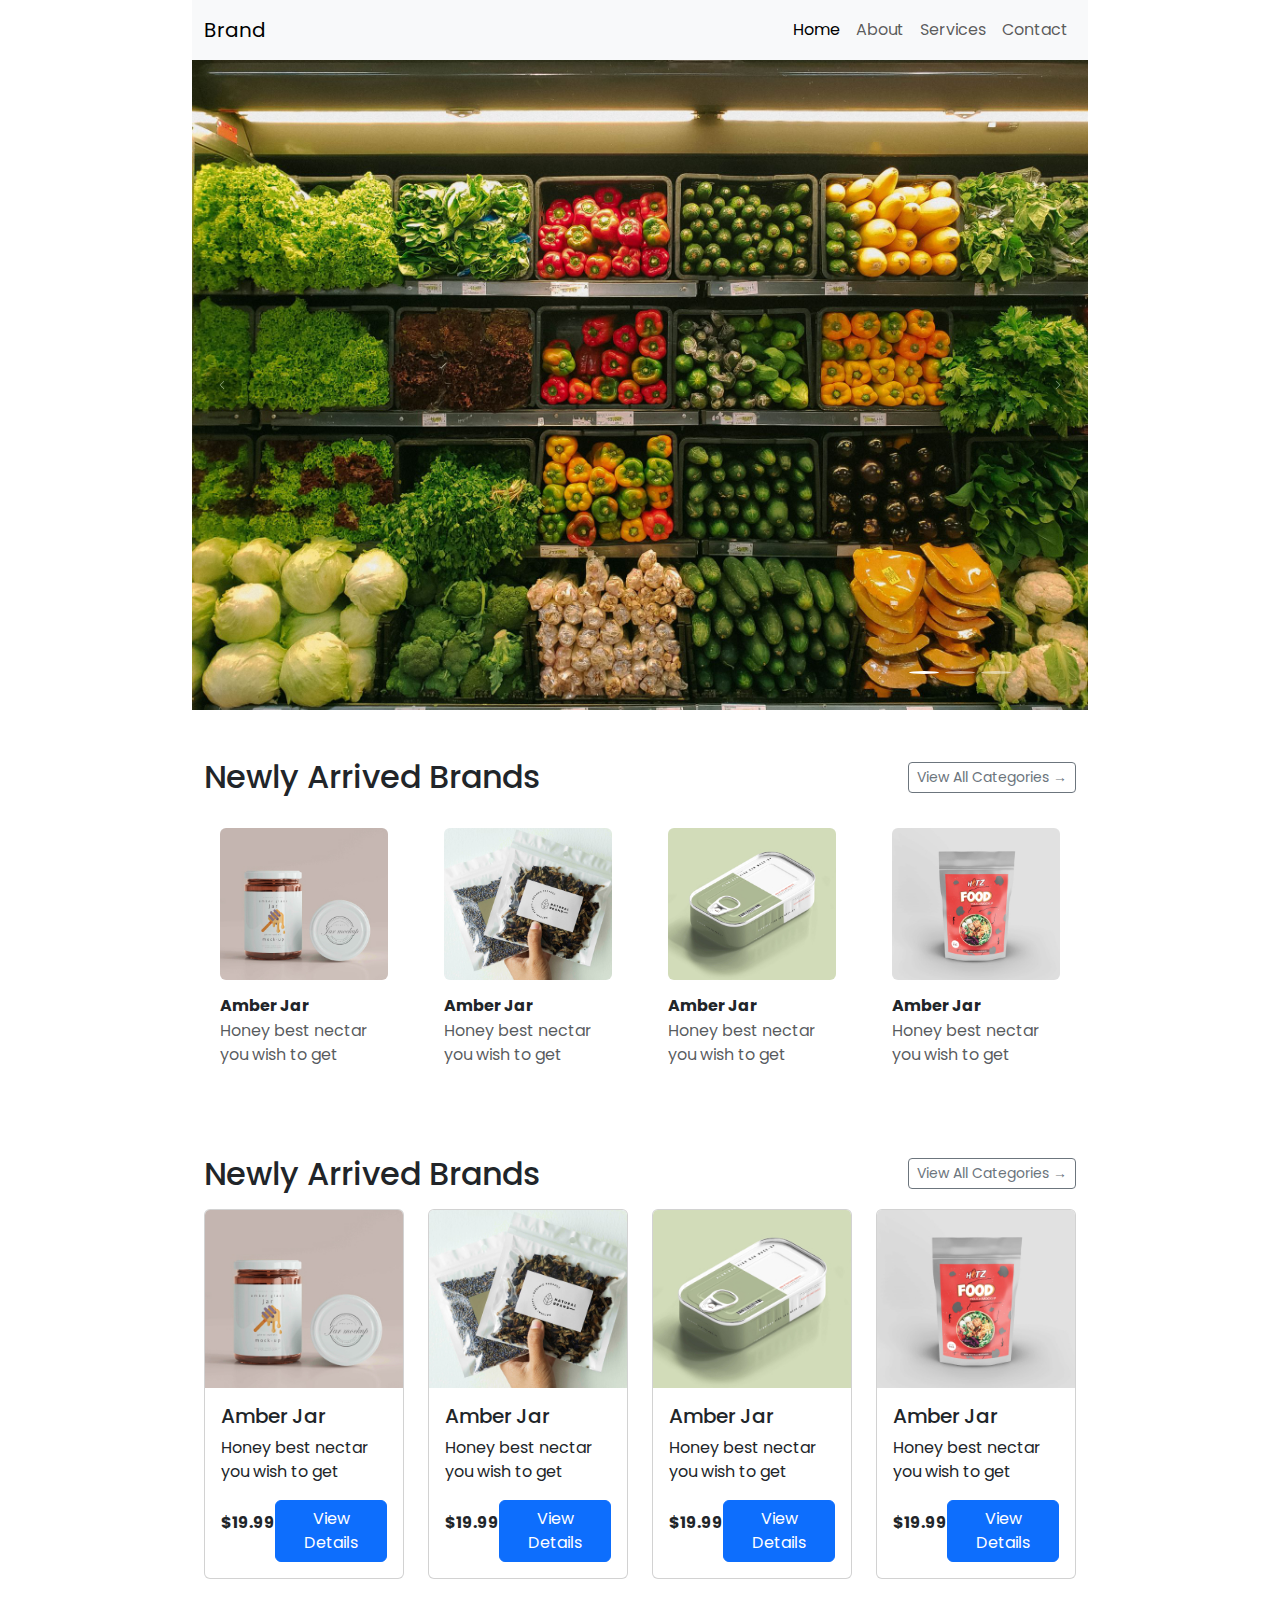
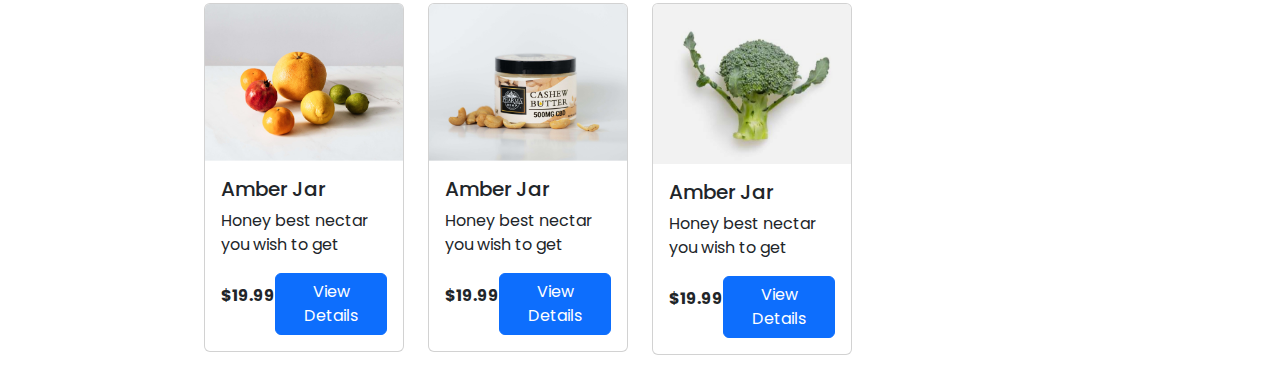
==== index.html @ 93f92eff "Home page" ====
<!DOCTYPE html>
<html lang="en">
<head>
    <meta charset="UTF-8">
    <meta name="viewport" content="width=device-width, initial-scale=1.0">
    <title>Document</title>
    <link href="https://cdn.jsdelivr.net/npm/bootstrap@5.3.0/dist/css/bootstrap.min.css" rel="stylesheet">
    <link href="https://cdnjs.cloudflare.com/ajax/libs/font-awesome/5.15.4/css/all.min.css" rel="stylesheet">
    <style>
        @import url('https://fonts.googleapis.com/css2?family=Battambang:wght@100;300;400;700;900&family=Poppins:ital,wght@0,100;0,200;0,300;0,400;0,500;0,600;0,700;0,800;0,900;1,100;1,200;1,300;1,400;1,500;1,600;1,700;1,800;1,900&family=Siemreap&family=Space+Mono:ital,wght@0,400;0,700;1,400;1,700&display=swap');

        * {
            font-family: "Poppins", serif;
        }

        .home-page{
            width: 100vw;
            height: 100vh;
            background-color: rgb(0, 0, 0);
        }
        .navbar-custome{
            width: 70%;
            height: 60px;
            margin: auto;
        }
        
        .nav-parent{
            width: 100%;
            background-color: white;
            position: fixed;
            top: 0;
            z-index: 1;
            
        }

        .navbar-toggler:focus {
            outline: none;
            box-shadow: none;
            transition: transform 0.2s ease-in-out;
        }

        .Best-selling{
            width: 70dvw;
            margin: auto;
        }

        

        /* Carousel container */
        .carousel-container {
            width: 100%;
            height: 650px;
            margin-top: 60px;
        }
        .carousel-inner {
            width: 70%;
            max-height: 100%;
            margin: auto;
        }
        .carousel-inner .carousel-item {
            width: 100%;
            height: 100%;
        }

        /* Carousel item styling */
        .carousel-item img {
            object-fit: cover;
            width: 100%;
            height: 100%;
        }

        .category, .new-product {
            width: 70%;
            margin: auto;
        }
       

        /* Adjust carousel for small screens */
        @media (max-width: 768px) {
            .home-page{
                height: fit-content;
            }
            .navbar-custome{
                width: 100%;
            }
            .carousel-container {
                width: 100%;
                height: 40vh;
                padding: 0;
            }
            .carousel-inner{
                width: 100%;
            }
        }

        @media (max-width: 480px) {
            .carousel-container {
                width: 100%;
                height: 30vh;
            }

        }

        /* Carousel indicators styling */
        .carousel-indicators {
            position: absolute;
            bottom: 10px; /* Position it at the bottom of the carousel */
            left: 50%;
        }

        .carousel-indicators button {
            background-color: rgba(255, 255, 255, 0.7); /* Semi-transparent white */
            border: 1px solid rgba(255, 255, 255, 0.5);
            width: 15px;
            height: 15px;
            border-radius: 50%;
            transition: background-color 0.3s ease, transform 0.3s ease;
        }

        .carousel-indicators .active {
            background-color: rgba(255, 255, 255, 1); /* Solid white for active indicator */
        }

        .carousel-indicators button:hover {
            background-color: rgba(255, 255, 255, 1); /* Solid white on hover */
            transform: scale(1.2); /* Enlarge on hover */
        }

        /* Carousel prev and next buttons */
        .carousel-control-prev,
        .carousel-control-next {
            z-index: 10;
            position: absolute;
            top: 50%;
            transform: translateY(-50%);
            background-color: rgba(0, 0, 0, 0.5);
            border-radius: 50%;
            padding: 15px;
            width: 40px;
            height: 40px;
        }
        .carousel-control-prev{
            left: 10px;
        }
        .carousel-control-next {
            right: 10px;
        }

        

        .carousel-control-prev:hover,
        .carousel-control-next:hover {
            background-color: rgba(0, 0, 0, 0.8); /* Darker background on hover */
        }

        /* Optional: Add shadow to make buttons stand out */
        .carousel-control-prev:hover,
        .carousel-control-next:hover {
            box-shadow: 0 4px 8px rgba(0, 0, 0, 0.3);
        }
        /* Style for the sub-images inside the modal */


/* Adjust modal footer for button alignment */
.modal-footer {
   float: left;
    justify-content: space-between;
}

        
    </style>
</head>
<body>

    
        <!-- Navbar -->
         <div class="nav-parent">
            <nav class="navbar navbar-expand-lg navbar-light bg-light navbar-custome">
            <div class="container-fluid">
                <a class="navbar-brand" href="#">Brand</a>
                <button class="navbar-toggler" type="button" data-bs-toggle="collapse" data-bs-target="#navbarNav" aria-controls="navbarNav" aria-expanded="false" aria-label="Toggle navigation">
                    <i class="fas fa-bars"></i>
                </button>
                <div class="collapse navbar-collapse" id="navbarNav">
                    <ul class="navbar-nav ms-auto">
                        <li class="nav-item">
                            <a class="nav-link active" aria-current="page" href="#">Home</a>
                        </li>
                        <li class="nav-item">
                            <a class="nav-link" href="#">About</a>
                        </li>
                        <li class="nav-item">
                            <a class="nav-link" href="#">Services</a>
                        </li>
                        <li class="nav-item">
                            <a class="nav-link" href="#">Contact</a>
                        </li>
                    </ul>
                </div>
            </div>
            </nav>
        </div>


            <!-- Carousel -->
            <div id="carouselExampleIndicators" class="carousel slide carousel-container" data-bs-ride="carousel">
                <div class="carousel-indicators">
                    <button type="button" data-bs-target="#carouselExampleIndicators" data-bs-slide-to="0" class="active" aria-current="true" aria-label="Slide 1"></button>
                    <button type="button" data-bs-target="#carouselExampleIndicators" data-bs-slide-to="1" aria-label="Slide 2"></button>
                    <button type="button" data-bs-target="#carouselExampleIndicators" data-bs-slide-to="2" aria-label="Slide 3"></button>
                </div>

                <div class="carousel-inner">
                    <!-- Carousel Items with Images -->
                    <div class="carousel-item active">
                        <img src="image/banner-image-1.jpg" class="d-block w-100" alt="...">
                    </div>
                    <div class="carousel-item">
                        <img src="image/banner-image-2.jpg" class="d-block w-100" alt="...">
                    </div>
                    <div class="carousel-item">
                        <img src="image/banner-image-2.jpg" class="d-block w-100" alt="...">
                    </div>
                    <!-- Carousel Controls -->
                <button class="carousel-control-prev" type="button" data-bs-target="#carouselExampleIndicators" data-bs-slide="prev">
                    <span class="carousel-control-prev-icon" aria-hidden="true"></span>
                    <span class="visually-hidden">Previous</span>
                </button>
                <button class="carousel-control-next" type="button" data-bs-target="#carouselExampleIndicators" data-bs-slide="next">
                    <span class="carousel-control-next-icon" aria-hidden="true"></span>
                    <span class="visually-hidden">Next</span>
                </button>
                </div>

                
            </div>
            


            <section class="py-5 new-product">
                <div class="container">
                  <div class="d-flex justify-content-between align-items-center mb-3">
                    <h2 class="mb-0">Newly Arrived Brands</h2>
                    <a href="#" class="btn btn-outline-secondary btn-sm">View All Categories →</a>
                  </div>
                  <div class="scroll-container row row-cols-1 row-cols-md-2 row-cols-lg-4 g-4 new-products">
                    
                  </div>
                </div>
            </section>

            <!--Best selling-->
            <div class="container my-4 Best-selling">

                <div class="d-flex justify-content-between align-items-center mb-3">
                    <h2 class="mb-0">Newly Arrived Brands</h2>
                    <a href="#" class="btn btn-outline-secondary btn-sm">View All Categories →</a>
                  </div>
                <div class="scroll-container row row-cols-1 row-cols-md-2 row-cols-lg-4 g-4 best-selling">
                    <!-- Product Card -->
                    
                <!-- Repeat above card structure for more products -->
                </div>
            </div>
              
    


    <!-- Bootstrap JS -->
    <script src="https://cdn.jsdelivr.net/npm/@popperjs/core@2.11.6/dist/umd/popper.min.js"></script>
    <script src="https://cdn.jsdelivr.net/npm/bootstrap@5.3.0-alpha1/dist/js/bootstrap.min.js"></script>
    <script src="js/index.js"></script>
    
</body>
</html>
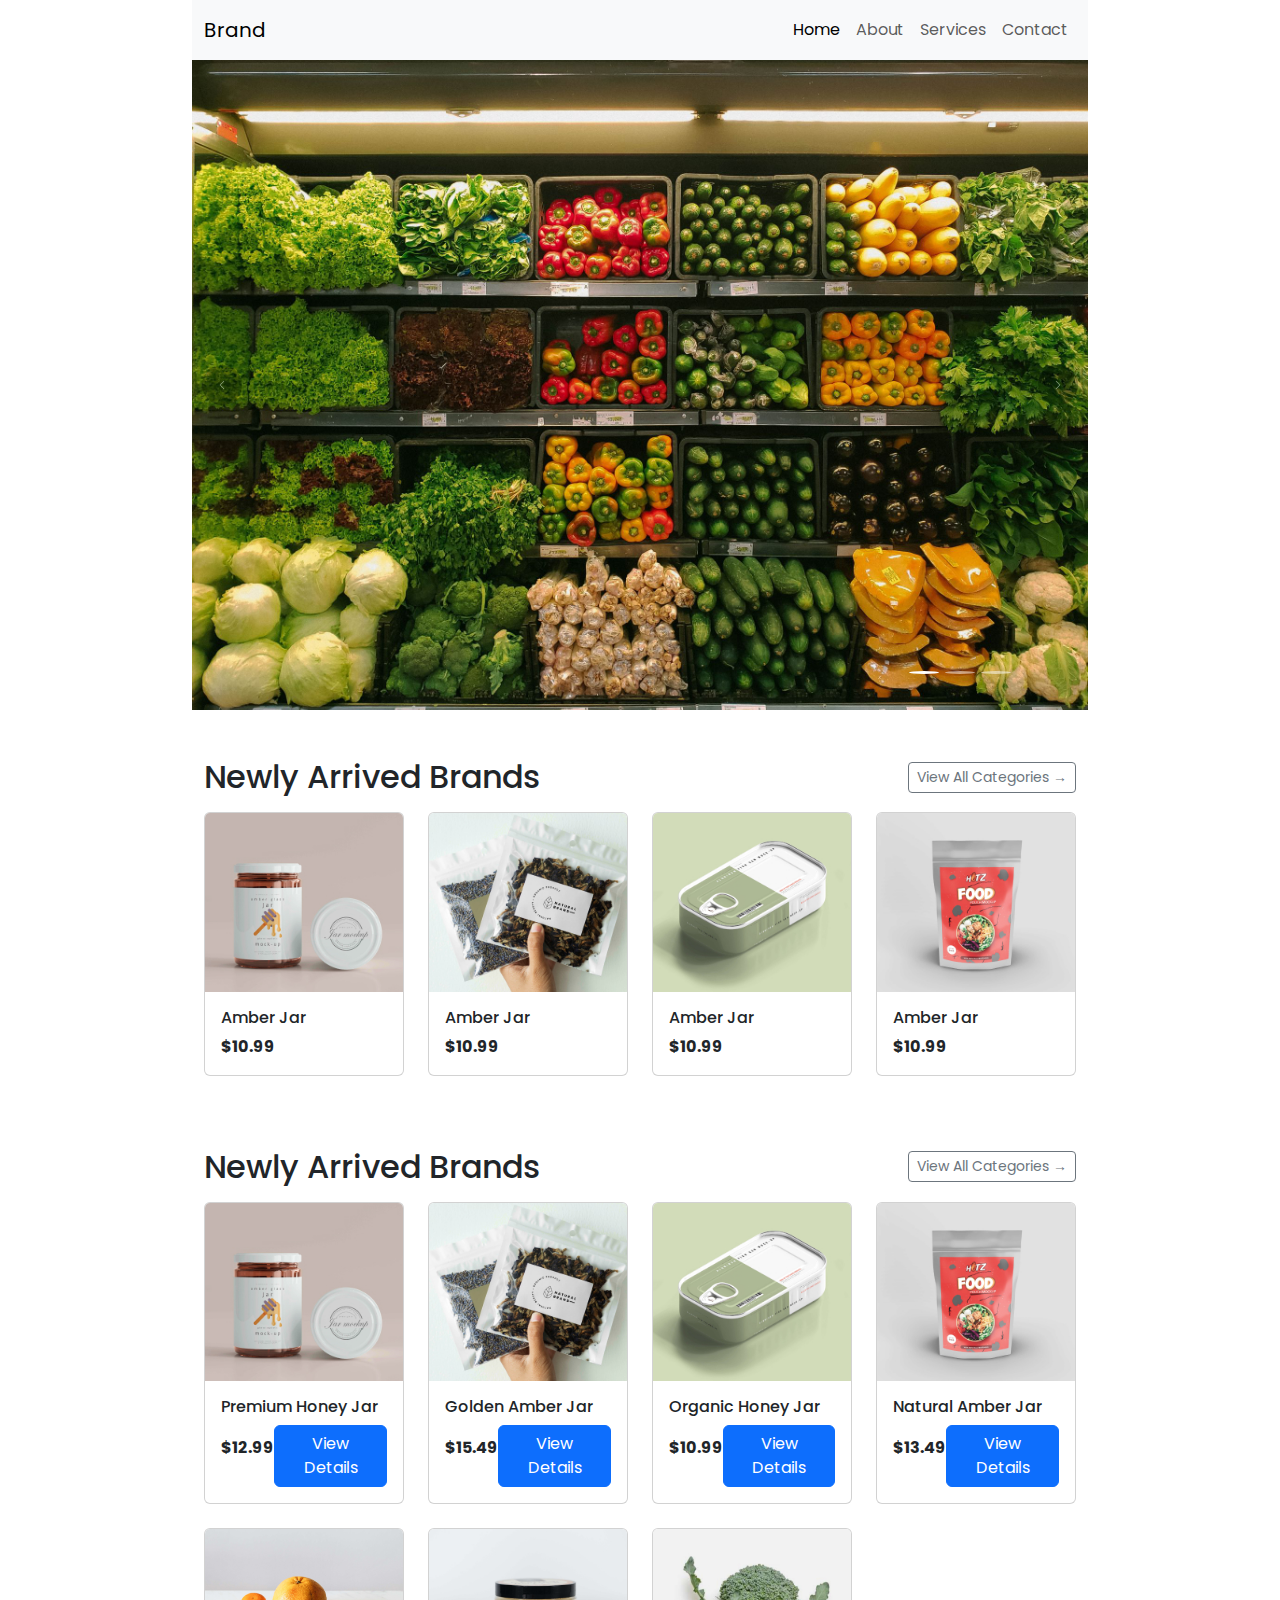
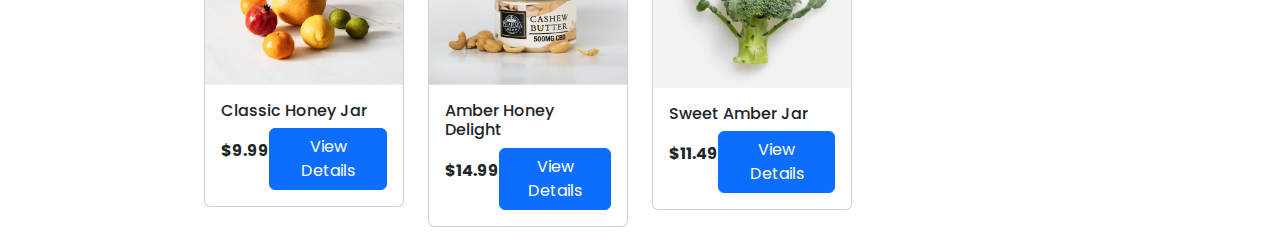
==== commit 89263dd0: "Your commit message here" ====
--- a/index.html
+++ b/index.html
@@ -6,169 +6,7 @@
     <title>Document</title>
     <link href="https://cdn.jsdelivr.net/npm/bootstrap@5.3.0/dist/css/bootstrap.min.css" rel="stylesheet">
     <link href="https://cdnjs.cloudflare.com/ajax/libs/font-awesome/5.15.4/css/all.min.css" rel="stylesheet">
-    <style>
-        @import url('https://fonts.googleapis.com/css2?family=Battambang:wght@100;300;400;700;900&family=Poppins:ital,wght@0,100;0,200;0,300;0,400;0,500;0,600;0,700;0,800;0,900;1,100;1,200;1,300;1,400;1,500;1,600;1,700;1,800;1,900&family=Siemreap&family=Space+Mono:ital,wght@0,400;0,700;1,400;1,700&display=swap');
-
-        * {
-            font-family: "Poppins", serif;
-        }
-
-        .home-page{
-            width: 100vw;
-            height: 100vh;
-            background-color: rgb(0, 0, 0);
-        }
-        .navbar-custome{
-            width: 70%;
-            height: 60px;
-            margin: auto;
-        }
-        
-        .nav-parent{
-            width: 100%;
-            background-color: white;
-            position: fixed;
-            top: 0;
-            z-index: 1;
-            
-        }
-
-        .navbar-toggler:focus {
-            outline: none;
-            box-shadow: none;
-            transition: transform 0.2s ease-in-out;
-        }
-
-        .Best-selling{
-            width: 70dvw;
-            margin: auto;
-        }
-
-        
-
-        /* Carousel container */
-        .carousel-container {
-            width: 100%;
-            height: 650px;
-            margin-top: 60px;
-        }
-        .carousel-inner {
-            width: 70%;
-            max-height: 100%;
-            margin: auto;
-        }
-        .carousel-inner .carousel-item {
-            width: 100%;
-            height: 100%;
-        }
-
-        /* Carousel item styling */
-        .carousel-item img {
-            object-fit: cover;
-            width: 100%;
-            height: 100%;
-        }
-
-        .category, .new-product {
-            width: 70%;
-            margin: auto;
-        }
-       
-
-        /* Adjust carousel for small screens */
-        @media (max-width: 768px) {
-            .home-page{
-                height: fit-content;
-            }
-            .navbar-custome{
-                width: 100%;
-            }
-            .carousel-container {
-                width: 100%;
-                height: 40vh;
-                padding: 0;
-            }
-            .carousel-inner{
-                width: 100%;
-            }
-        }
-
-        @media (max-width: 480px) {
-            .carousel-container {
-                width: 100%;
-                height: 30vh;
-            }
-
-        }
-
-        /* Carousel indicators styling */
-        .carousel-indicators {
-            position: absolute;
-            bottom: 10px; /* Position it at the bottom of the carousel */
-            left: 50%;
-        }
-
-        .carousel-indicators button {
-            background-color: rgba(255, 255, 255, 0.7); /* Semi-transparent white */
-            border: 1px solid rgba(255, 255, 255, 0.5);
-            width: 15px;
-            height: 15px;
-            border-radius: 50%;
-            transition: background-color 0.3s ease, transform 0.3s ease;
-        }
-
-        .carousel-indicators .active {
-            background-color: rgba(255, 255, 255, 1); /* Solid white for active indicator */
-        }
-
-        .carousel-indicators button:hover {
-            background-color: rgba(255, 255, 255, 1); /* Solid white on hover */
-            transform: scale(1.2); /* Enlarge on hover */
-        }
-
-        /* Carousel prev and next buttons */
-        .carousel-control-prev,
-        .carousel-control-next {
-            z-index: 10;
-            position: absolute;
-            top: 50%;
-            transform: translateY(-50%);
-            background-color: rgba(0, 0, 0, 0.5);
-            border-radius: 50%;
-            padding: 15px;
-            width: 40px;
-            height: 40px;
-        }
-        .carousel-control-prev{
-            left: 10px;
-        }
-        .carousel-control-next {
-            right: 10px;
-        }
-
-        
-
-        .carousel-control-prev:hover,
-        .carousel-control-next:hover {
-            background-color: rgba(0, 0, 0, 0.8); /* Darker background on hover */
-        }
-
-        /* Optional: Add shadow to make buttons stand out */
-        .carousel-control-prev:hover,
-        .carousel-control-next:hover {
-            box-shadow: 0 4px 8px rgba(0, 0, 0, 0.3);
-        }
-        /* Style for the sub-images inside the modal */
-
-
-/* Adjust modal footer for button alignment */
-.modal-footer {
-   float: left;
-    justify-content: space-between;
-}
-
-        
-    </style>
+    <link rel="stylesheet" href="style/index.css">
 </head>
 <body>
 
@@ -256,7 +94,7 @@
                     <h2 class="mb-0">Newly Arrived Brands</h2>
                     <a href="#" class="btn btn-outline-secondary btn-sm">View All Categories →</a>
                   </div>
-                <div class="scroll-container row row-cols-1 row-cols-md-2 row-cols-lg-4 g-4 best-selling">
+                <div class="scroll-container row row-cols-1 row-cols-md-2 row-cols-lg-4 g-4 best-selling" >
                     <!-- Product Card -->
                     
                 <!-- Repeat above card structure for more products -->
--- a/style/index.css
+++ b/style/index.css
@@ -0,0 +1,170 @@
+
+        @import url('https://fonts.googleapis.com/css2?family=Battambang:wght@100;300;400;700;900&family=Poppins:ital,wght@0,100;0,200;0,300;0,400;0,500;0,600;0,700;0,800;0,900;1,100;1,200;1,300;1,400;1,500;1,600;1,700;1,800;1,900&family=Siemreap&family=Space+Mono:ital,wght@0,400;0,700;1,400;1,700&display=swap');
+
+        * {
+            font-family: "Poppins", serif;
+        }
+
+        .home-page{
+            width: 100vw;
+            height: 100vh;
+            background-color: rgb(0, 0, 0);
+        }
+        .navbar-custome{
+            width: 70%;
+            height: 60px;
+            margin: auto;
+        }
+        
+        .nav-parent{
+            width: 100%;
+            background-color: white;
+            position: fixed;
+            top: 0;
+            z-index: 1;
+            
+        }
+
+        .navbar-toggler:focus {
+            outline: none;
+            box-shadow: none;
+            transition: transform 0.2s ease-in-out;
+        }
+
+        .Best-selling{
+            width: 70dvw;
+            margin: auto;
+        }
+
+        
+
+        /* Carousel container */
+        .carousel-container {
+            width: 100%;
+            height: 650px;
+            margin-top: 60px;
+        }
+        .carousel-inner {
+            width: 70%;
+            max-height: 100%;
+            margin: auto;
+        }
+        .carousel-inner .carousel-item {
+            width: 100%;
+            height: 100%;
+        }
+
+        /* Carousel item styling */
+        .carousel-item img {
+            object-fit: cover;
+            width: 100%;
+            height: 100%;
+        }
+
+        .category, .new-product {
+            width: 70%;
+            margin: auto;
+        }
+       
+
+        /* Adjust carousel for small screens */
+        @media (max-width: 768px) {
+            .home-page{
+                height: fit-content;
+            }
+            .navbar-custome{
+                width: 100%;
+            }
+            .carousel-container {
+                width: 100%;
+                height: 40vh;
+                padding: 0;
+            }
+            .carousel-inner{
+                width: 100%;
+            }
+            .Best-selling{
+                width: 100%;
+            }
+            .new-product{
+                width: 100%;
+            }
+        }
+
+        @media (max-width: 480px) {
+            .carousel-container {
+                width: 100%;
+                height: 30vh;
+            }
+
+        }
+
+        /* Carousel indicators styling */
+        .carousel-indicators {
+            position: absolute;
+            bottom: 10px; /* Position it at the bottom of the carousel */
+            left: 50%;
+        }
+
+        .carousel-indicators button {
+            background-color: rgba(255, 255, 255, 0.7); /* Semi-transparent white */
+            border: 1px solid rgba(255, 255, 255, 0.5);
+            width: 15px;
+            height: 15px;
+            border-radius: 50%;
+            transition: background-color 0.3s ease, transform 0.3s ease;
+        }
+
+        .carousel-indicators .active {
+            background-color: rgba(255, 255, 255, 1); /* Solid white for active indicator */
+        }
+
+        .carousel-indicators button:hover {
+            background-color: rgba(255, 255, 255, 1); /* Solid white on hover */
+            transform: scale(1.2); /* Enlarge on hover */
+        }
+
+        /* Carousel prev and next buttons */
+        .carousel-control-prev,
+        .carousel-control-next {
+            z-index: 10;
+            position: absolute;
+            top: 50%;
+            transform: translateY(-50%);
+            background-color: rgba(0, 0, 0, 0.5);
+            border-radius: 50%;
+            padding: 15px;
+            width: 40px;
+            height: 40px;
+        }
+        .carousel-control-prev{
+            left: 10px;
+        }
+        .carousel-control-next {
+            right: 10px;
+        }
+
+        
+
+        .carousel-control-prev:hover,
+        .carousel-control-next:hover {
+            background-color: rgba(0, 0, 0, 0.8); /* Darker background on hover */
+        }
+
+        /* Optional: Add shadow to make buttons stand out */
+        .carousel-control-prev:hover,
+        .carousel-control-next:hover {
+            box-shadow: 0 4px 8px rgba(0, 0, 0, 0.3);
+        }
+        /* Style for the sub-images inside the modal */
+
+
+/* Adjust modal footer for button alignment */
+.modal-footer {
+   float: left;
+    justify-content: space-between;
+}
+
+.card-title {
+    font-size: 20px;
+}
